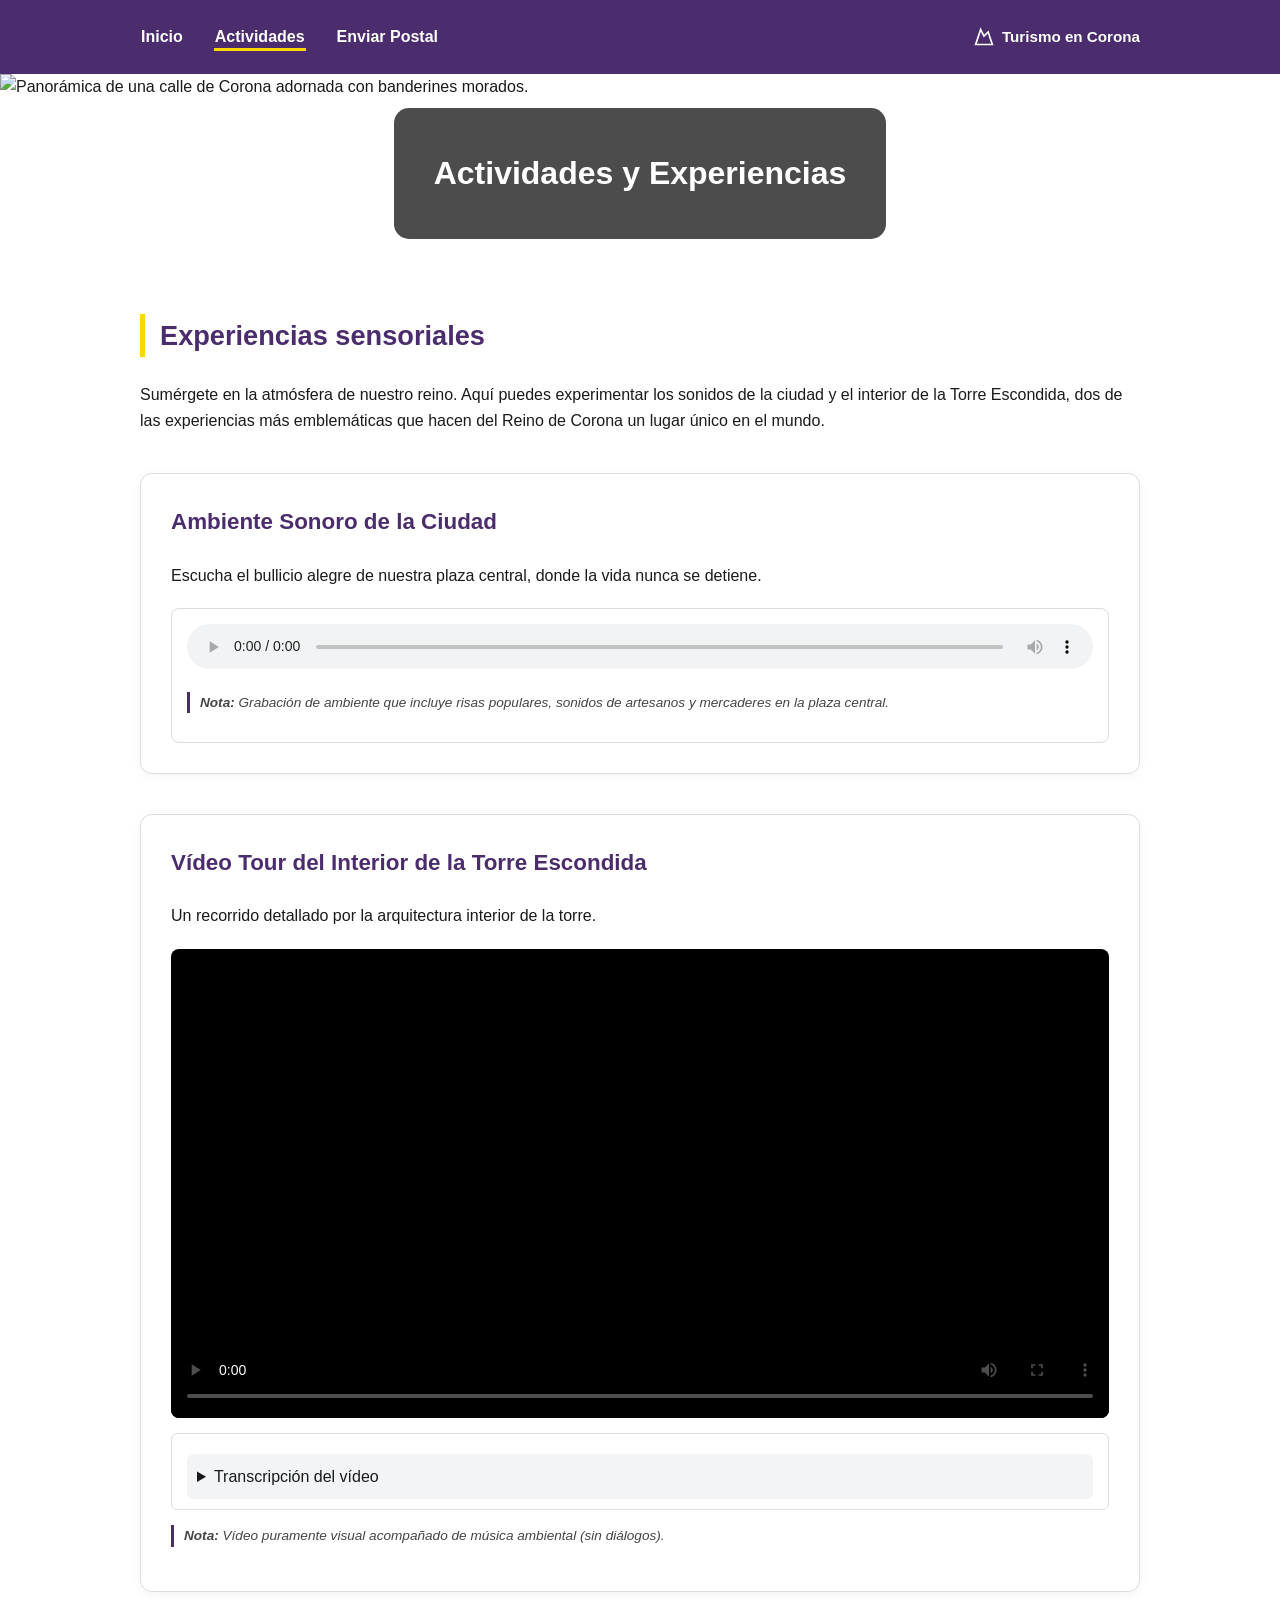
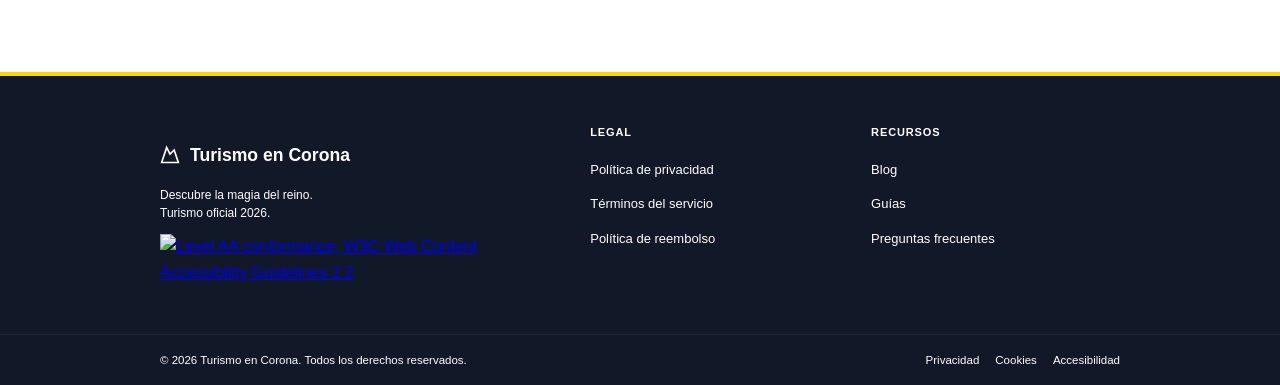
==== actividades.html @ 6c82685d "Archivos 1" ====
<!DOCTYPE html>
<html lang="es">

<head>
    <meta charset="UTF-8">
    <meta name="viewport" content="width=device-width, initial-scale=1.0">
    <meta name="description" content="Explora los sonidos del Reino de Corona y el interior de la Torre Escondida.">
    <title>Turismo en Corona - Actividades</title>
    <link rel="icon" type="image/x-icon" href="./images/icono.svg">
    <link rel="stylesheet" href="style.css">
</head>

<body>

    <a class="saltar-contenido" href="#contenido-principal">Saltar al contenido principal</a>

    <header class="encabezado-sitio">
        <nav aria-label="Menú principal" class="nav-principal">
            <ul class="nav-lista">
                <li><a href="index.html">Inicio</a></li>
                <li><a href="actividades.html" aria-current="page">Actividades</a></li>
                <li><a href="postales.html">Enviar Postal</a></li>
            </ul>
            <div class="nav-marca" aria-hidden="true">
                <svg xmlns="http://www.w3.org/2000/svg" width="20" height="20" viewBox="0 0 24 24" fill="none"
                    stroke="currentColor" stroke-width="2" focusable="false">
                    <path d="m8 3 4 8 5-5 5 15H2L8 3z" />
                </svg>
                <span>Turismo en Corona</span>
            </div>
        </nav>
    </header>

    <section class="seccion-portada portada-secundaria" aria-label="Portada de actividades">
        <div class="portada-superposicion">
            <h1 class="portada-titulo">Actividades y Experiencias</h1>
        </div>
        <img src="images/actividades.png" alt="Panorámica de una calle de Corona adornada con banderines morados."
            class="portada-imagen">
    </section>

    <main id="contenido-principal" class="contenedor-global">

        <section class="seccion-introduccion-actividades">
            <h2 class="titulo-seccion">Experiencias sensoriales</h2>
            <p>Sumérgete en la atmósfera de nuestro reino. Aquí puedes experimentar los sonidos de la ciudad y el
                interior de la Torre Escondida, dos de las experiencias más emblemáticas que hacen del Reino
                de Corona un lugar único en el mundo.</p>
        </section>

        <div class="cuadricula-multimedia">

            <section class="tarjeta-multimedia" aria-labelledby="musica-titulo">
                <div class="tarjeta-cuerpo">
                    <h3 id="musica-titulo">Ambiente Sonoro de la Ciudad</h3>
                    <p>Escucha el bullicio alegre de nuestra plaza central, donde la vida nunca se detiene.</p>
                    <div class="control-multimedia">
                        <audio controls aria-describedby="desc-audio">
                            <source src="audio/audio_sonidoAmbiente.mp3" type="audio/mpeg">
                            Tu navegador no soporta el elemento de audio. Puedes <a
                                href="audio/audio_sonidoAmbiente.mp3">descargar el archivo de audio</a>.
                        </audio>
                        <p id="desc-audio" class="texto-apoyo"><strong>Nota:</strong> Grabación de
                            ambiente que incluye risas populares, sonidos de artesanos y mercaderes en la plaza central.
                        </p>
                    </div>
                </div>
            </section>

            <section class="tarjeta-multimedia" aria-labelledby="video-titulo">
                <div class="tarjeta-cuerpo">
                    <h3 id="video-titulo">Vídeo Tour del Interior de la Torre Escondida</h3>
                    <p>Un recorrido detallado por la arquitectura interior de la torre.</p>
                    <div class="envoltorio-video">
                        <video controls poster="images/Torre.png" aria-describedby="desc-video">
                            <source src="video/video_tourLaTorre.mp4" type="video/mp4">
                            <track kind="captions" src="subs/es.vtt" srclang="es" label="Español" default>
                            Tu navegador no soporta el elemento de vídeo. Puedes <a
                                href="video/video_tourLaTorre.mp4">descargar el vídeo</a>.
                        </video>
                    </div>
                    <details class="transcripcion">
                        <summary>Transcripción del vídeo</summary>
                        <div class="transcripcion-contenido">
                            <p>El vídeo muestra el interior de la Torre Escondida. Las paredes, cubiertas de
                                delicadas pinturas hechas a mano, representan escenas del bosque, animales y
                                paisajes. La arquitectura combina piedra tallada con elegantes arcos de madera,
                                creando un contraste cálido y rústico. La luz natural se filtra suavemente,
                                iluminando rincones decorados con flores, libros y pequeños objetos que reflejan la
                                creatividad y el paso del tiempo. Todo el ambiente transmite una sensación de calma,
                                aislamiento y magia, como si fuera un refugio secreto suspendido entre la realidad y
                                el cuento.</p>
                        </div>
                    </details>
                    <p id="desc-video" class="texto-apoyo"><em><strong>Nota:</strong> Vídeo puramente visual acompañado
                            de música ambiental (sin diálogos).</em></p>
                </div>
            </section>

        </div>

    </main>

    <footer class="pie-sitio" aria-label="Pie de página">
        <div class="pie-interior">
            <div class="columna-info">
                <p class="pie-marca">
                    <svg xmlns="http://www.w3.org/2000/svg" width="20" height="20" viewBox="0 0 24 24" fill="none"
                        stroke="currentColor" stroke-width="2" aria-hidden="true" focusable="false">
                        <path d="m8 3 4 8 5-5 5 15H2L8 3z" />
                    </svg>
                    Turismo en Corona
                </p>
                <p class="pie-copyright">Descubre la magia del reino.<br>Turismo oficial 2026.</p>
                <a href="https://www.w3.org/WAI/WCAG2AA-Conformance" title="Explanation of WCAG 2 Level AA conformance">
                    <img height="31" width="88" src="https://www.w3.org/WAI/WCAG22/wcag2.2AA" alt="Level AA conformance,
            W3C Web Content Accessibility Guidelines 2.2">
                </a>
            </div>
            <nav aria-label="Información legal">
                <p class="pie-titulo-columna">Legal</p>
                <ul class="pie-enlaces">
                    <li><a href="#">Política de privacidad</a></li>
                    <li><a href="#">Términos del servicio</a></li>
                    <li><a href="#">Política de reembolso</a></li>
                </ul>
            </nav>
            <nav aria-label="Recursos del sitio">
                <p class="pie-titulo-columna">Recursos</p>
                <ul class="pie-enlaces">
                    <li><a href="#">Blog</a></li>
                    <li><a href="#">Guías</a></li>
                    <li><a href="#">Preguntas frecuentes</a></li>
                </ul>
            </nav>
        </div>
        <hr class="pie-separador" aria-hidden="true">
        <div class="pie-inferior">
            <p class="pie-inferior-texto">© 2026 Turismo en Corona. Todos los derechos reservados.</p>
            <div class="pie-inferior-enlaces">
                <a href="#">Privacidad</a>
                <a href="#">Cookies</a>
                <a href="#">Accesibilidad</a>
            </div>
        </div>
    </footer>

</body>

</html>
---- style.css ----
/* ============================================
   VARIABLES GLOBALES
   ============================================ */
:root {
    --color-primario: #4b2c6d;
    --color-secundario: #ffd700;
    --color-texto: #1a1a1a;
    --color-fondo: #ffffff;
    --fuente-principal: Verdana, Arial, sans-serif;
}

/* ============================================
   BASE
   ============================================ */
body {
    font-family: var(--fuente-principal);
    line-height: 1.6;
    color: var(--color-texto);
    background-color: var(--color-fondo);
    margin: 0;
    padding: 0;
}

/* ============================================
   ENLACE PARA SALTAR AL CONTENIDO
   ============================================ */
.saltar-contenido {
    position: absolute;
    top: -100%;
    left: 0;
    background: var(--color-primario);
    color: white;
    padding: 10px 20px;
    font-weight: bold;
    text-decoration: none;
    z-index: 9999;
    border-radius: 0 0 6px 0;
    transition: top 0.2s;
}

.saltar-contenido:focus {
    top: 0;
    outline: 3px solid var(--color-secundario);
    outline-offset: 2px;
}

/* ============================================
   CONTENEDOR GLOBAL
   ============================================ */
.contenedor-global {
    max-width: 1000px;
    margin: 0 auto;
    padding: 0 30px;
}

p,
li,
h2,
h3 {
    text-align: left;
}

h3 {
    color: var(--color-primario);
}

.titulo-seccion {
    border-left: 5px solid var(--color-secundario);
    padding-left: 15px;
    margin: 40px 0 25px 0;
    color: var(--color-primario);
    font-size: 1.7rem;
}

/* ============================================
   ENCABEZADO Y NAVEGACIÓN
   ============================================ */
.encabezado-sitio {
    background-color: var(--color-primario);
    padding: 1.5rem 2rem;
}

.nav-principal {
    display: flex;
    align-items: center;
    justify-content: space-between;
    max-width: 1000px;
    margin: 0 auto;
}

.nav-lista {
    list-style: none;
    margin: 0;
    padding: 0;
    display: flex;
    gap: 30px;
}

.nav-lista a {
    color: white;
    text-decoration: none;
    font-weight: bold;
    padding: 3px 1px;
    border-bottom: 3px solid transparent;
    transition: border-color 0.3s ease;
}

[aria-current="page"] {
    border-bottom: 3px solid var(--color-secundario) !important;
}

.nav-lista a:hover,
.nav-lista a:focus {
    border-bottom: 3px solid var(--color-secundario);
    outline: none;
}

.nav-lista a:focus-visible {
    outline: 3px solid var(--color-secundario);
    outline-offset: 3px;
    border-radius: 2px;
}

.nav-marca {
    display: flex;
    align-items: center;
    gap: 8px;
    color: white;
    font-weight: bold;
    font-size: 0.95rem;
}

/* ============================================
   PORTADA (IMAGEN CON TÍTULO ENCIMA)
   ============================================ */
.seccion-portada {
    position: relative;
    width: 100%;
    height: 500px;
    overflow: hidden;
    display: flex;
    align-items: center;
    justify-content: center;
}

.portada-imagen {
    width: 100%;
    height: 100%;
    object-fit: cover;
    position: absolute;
    top: 0;
    left: 0;
    z-index: 1;
}

.portada-superposicion {
    position: relative;
    z-index: 2;
    text-align: center;
    color: white;
    background: rgba(0, 0, 0, 0.7);
    padding: 40px;
    border-radius: 15px;
    max-width: 80%;
}

.portada-titulo {
    font-family: var(--fuente-principal);
    font-size: 3rem;
    margin: 0;
}

.seccion-portada.portada-secundaria {
    height: 200px;
}

.portada-secundaria .portada-titulo {
    font-size: 2rem;
}

/* ============================================
   FRANJA DE IMAGEN
   ============================================ */
.franja-imagen {
    width: 100%;
    height: 150px;
    overflow: hidden;
    display: block;
}

.imagen-recortada {
    width: 100%;
    height: 100%;
    object-fit: cover;
    object-position: center 30%;
}

/* ============================================
   CUADRÍCULA DE DESTINOS Y TARJETAS
   ============================================ */
.cuadricula-destinos {
    display: grid;
    grid-template-columns: repeat(auto-fit, minmax(280px, 1fr));
    gap: 30px;
}

.tarjeta {
    background: #fff;
    border: 5px solid #d7d7d7;
    border-radius: 12px;
    overflow: hidden;
    box-shadow: 0 4px 15px rgba(0, 0, 0, 0.08);
}

.tarjeta-imagen-contenedor {
    height: 180px;
}

.tarjeta img {
    width: 100%;
    height: 100%;
    object-fit: cover;
}

.tarjeta-cuerpo {
    padding: 20px;
}

/* ============================================
   SECCIONES DE TEXTO
   ============================================ */
.seccion-introduccion,
.seccion-introduccion-actividades,
.seccion-introduccion-formulario {
    margin-bottom: 40px;
}

/* ============================================
   FORMULARIO DE POSTALES
   ============================================ */
.formulario-postal {
    margin: 40px 0;
}

fieldset {
    border: 3px solid #ddd;
    border-radius: 12px;
    padding: 25px;
    margin-bottom: 40px;
}

.titulo-fieldset {
    font-weight: bold;
    color: var(--color-primario);
    font-size: 1.2rem;
    padding: 0 10px;
    margin-bottom: 20px;
}

.cuadricula-postales {
    display: grid;
    grid-template-columns: 1fr 1fr;
    gap: 20px;
}

.opcion-postal {
    position: relative;
}

.opcion-postal input[type="radio"] {
    position: absolute;
    opacity: 0;
    width: 0;
    height: 0;
}

.opcion-postal label {
    display: flex;
    flex-direction: column;
    cursor: pointer;
    border: 3px solid #d7d7d7;
    border-radius: 10px;
    overflow: hidden;
    transition: all 0.2s ease;
    background: #f9f9f9;
}

.opcion-postal img {
    width: 100%;
    aspect-ratio: 16 / 9;
    object-fit: cover;
}

.opcion-postal span {
    padding: 10px;
    text-align: center;
    font-weight: bold;
    font-size: 0.9rem;
}

.opcion-postal input[type="radio"]:checked+label {
    border-color: var(--color-secundario);
    background-color: #fffdec;
}

.opcion-postal input[type="radio"]:focus-visible+label {
    outline: 3px solid var(--color-primario);
    outline-offset: 2px;
}

/* ============================================
   CAMPOS DE TEXTO
   ============================================ */
.campo {
    display: flex;
    flex-direction: column;
    margin-bottom: 20px;
}

.campo label {
    font-weight: bold;
    margin-bottom: 8px;
}

.campo input,
.campo textarea {
    padding: 12px;
    border: 2px solid #ccc;
    border-radius: 6px;
    font-family: var(--fuente-principal);
    font-size: 1rem;
}

.campo input:focus,
.campo textarea:focus {
    border-color: var(--color-primario);
    outline: 3px solid var(--color-primario);
    outline-offset: 0;
    box-shadow: 0 0 5px rgba(75, 44, 109, 0.3);
}

.mensaje-error {
    display: block;
    color: #b91c1c;
    font-weight: bold;
    font-size: 0.85rem;
    margin-top: 5px;
    min-height: 1.2em;
}

.campo input[aria-invalid="true"],
.campo textarea[aria-invalid="true"] {
    border: 2px solid #b91c1c !important;
    background-color: #fffafa;
}

/* ============================================
   BOTÓN DE ENVÍO
   ============================================ */
.contenedor-boton {
    text-align: center;
}

.boton-enviar {
    background-color: var(--color-primario);
    color: white;
    padding: 15px 40px;
    border: none;
    border-radius: 30px;
    font-size: 1.1rem;
    font-weight: bold;
    cursor: pointer;
}

.boton-enviar:hover {
    background-color: #351f4d;
    box-shadow: 0 4px 15px rgba(0, 0, 0, 0.2);
}

.boton-enviar:focus-visible {
    outline: 3px solid var(--color-secundario);
    outline-offset: 4px;
    background-color: #351f4d;
}

/* ============================================
   ACTIVIDADES MULTIMEDIA
   ============================================ */
.cuadricula-multimedia {
    display: flex;
    flex-direction: column;
    gap: 40px;
    margin-bottom: 60px;
}

.tarjeta-multimedia {
    background: #ffffff;
    border: 1px solid #ddd;
    border-radius: 12px;
    box-shadow: 0 2px 10px rgba(0, 0, 0, 0.05);
}

.tarjeta-multimedia .tarjeta-cuerpo {
    padding: 30px;
}

.tarjeta-multimedia h3 {
    margin-top: 0;
    color: var(--color-primario);
    font-size: 1.4rem;
}

.control-multimedia {
    margin-top: 20px;
    background: #fff;
    padding: 15px;
    border-radius: 8px;
    border: 1px solid #ddd;
}

.envoltorio-video {
    margin-top: 20px;
    background: #000;
    border-radius: 8px;
    overflow: hidden;
    line-height: 0;
}

.envoltorio-video video {
    width: 100%;
    height: auto;
    display: block;
    box-shadow: 0 4px 10px rgba(0, 0, 0, 0.3);
}

.texto-apoyo {
    display: block;
    margin-top: 15px;
    font-size: 0.85rem;
    color: #444;
    font-style: italic;
    border-left: 3px solid var(--color-primario);
    padding-left: 10px;
}

.transcripcion {
    margin-top: 15px;
    border: 1px solid #ddd;
    border-radius: 6px;
    padding: 10px 15px;
    line-height: 1.6;
}

.transcripcion summary {
    padding: 10px;
    background: #f3f4f6;
    border-radius: 6px;
    margin-top: 10px;
}

.transcripcion-contenido {
    margin-top: 10px;
    font-size: 0.9rem;
    color: #333;
}

audio {
    width: 100%;
    height: 45px;
}

/* ============================================
   PIE DE PÁGINA
   ============================================ */
.pie-sitio {
    background: #111827;
    color: white;
    font-family: var(--fuente-principal);
    padding: 3rem 0 0 0;
    margin-top: 80px;
    border-top: 4px solid var(--color-secundario);
}

.pie-interior {
    max-width: 960px;
    margin: 0 auto;
    display: grid;
    grid-template-columns: 1.6fr 1fr 1fr;
    gap: 2rem;
    padding: 0 2rem 3rem 2rem;
    align-items: start;
}

.pie-marca {
    display: flex;
    align-items: center;
    gap: 10px;
    font-weight: bold;
    font-size: 1.1rem;
    color: white;
    margin-bottom: 1rem;
}

.pie-copyright {
    font-size: 12px;
    color: white;
    margin: 0.4rem 0 0.8rem 0;
    line-height: 1.5;
}

.pie-titulo-columna {
    font-size: 11px;
    font-weight: bold;
    text-transform: uppercase;
    letter-spacing: 0.08em;
    color: white;
    margin: 0 0 0.9rem 0;
}

.pie-enlaces {
    list-style: none;
    margin: 0;
    padding: 0;
    display: flex;
    flex-direction: column;
    gap: 0.55rem;
}

.pie-enlaces li {
    margin: 0;
    padding: 0;
}

.pie-enlaces a {
    color: white;
    text-decoration: none;
    font-size: 13px;
    transition: color 0.18s ease;
}

.pie-enlaces a:hover,
.pie-enlaces a:focus {
    color: var(--color-secundario);
    text-decoration: underline;
    outline: none;
}

.pie-enlaces a:focus-visible {
    outline: 2px solid var(--color-secundario);
    outline-offset: 2px;
    border-radius: 2px;
}

.pie-separador {
    border: none;
    border-top: 1px solid #1f2937;
    margin: 0;
}

.pie-inferior {
    max-width: 960px;
    margin: 0 auto;
    padding: 1rem 2rem;
    display: flex;
    align-items: center;
    justify-content: space-between;
    flex-wrap: wrap;
    gap: 0.5rem;
}

.pie-inferior-texto {
    font-size: 11.5px;
    color: white;
    margin: 0;
}

.pie-inferior-enlaces {
    display: flex;
    gap: 1rem;
}

.pie-inferior-enlaces a {
    font-size: 11.5px;
    color: white;
    text-decoration: none;
    transition: color 0.18s;
}

.pie-inferior-enlaces a:hover {
    color: var(--color-secundario);
    text-decoration: underline;
}

.pie-inferior-enlaces a:focus-visible {
    outline: 1px solid var(--color-secundario);
    outline-offset: 2px;
    border-radius: 1px;
}

/* ============================================
   RESPONSIVE
   ============================================ */
@media (max-width: 600px) {
    .cuadricula-postales {
        grid-template-columns: 1fr;
    }

    .pie-interior {
        grid-template-columns: 1fr;
    }

    .pie-inferior {
        flex-direction: column;
        align-items: flex-start;
    }

    .nav-principal {
        flex-direction: column;
        gap: 1rem;
        align-items: flex-start;
    }

    .portada-titulo {
        font-size: 2rem;
    }
}
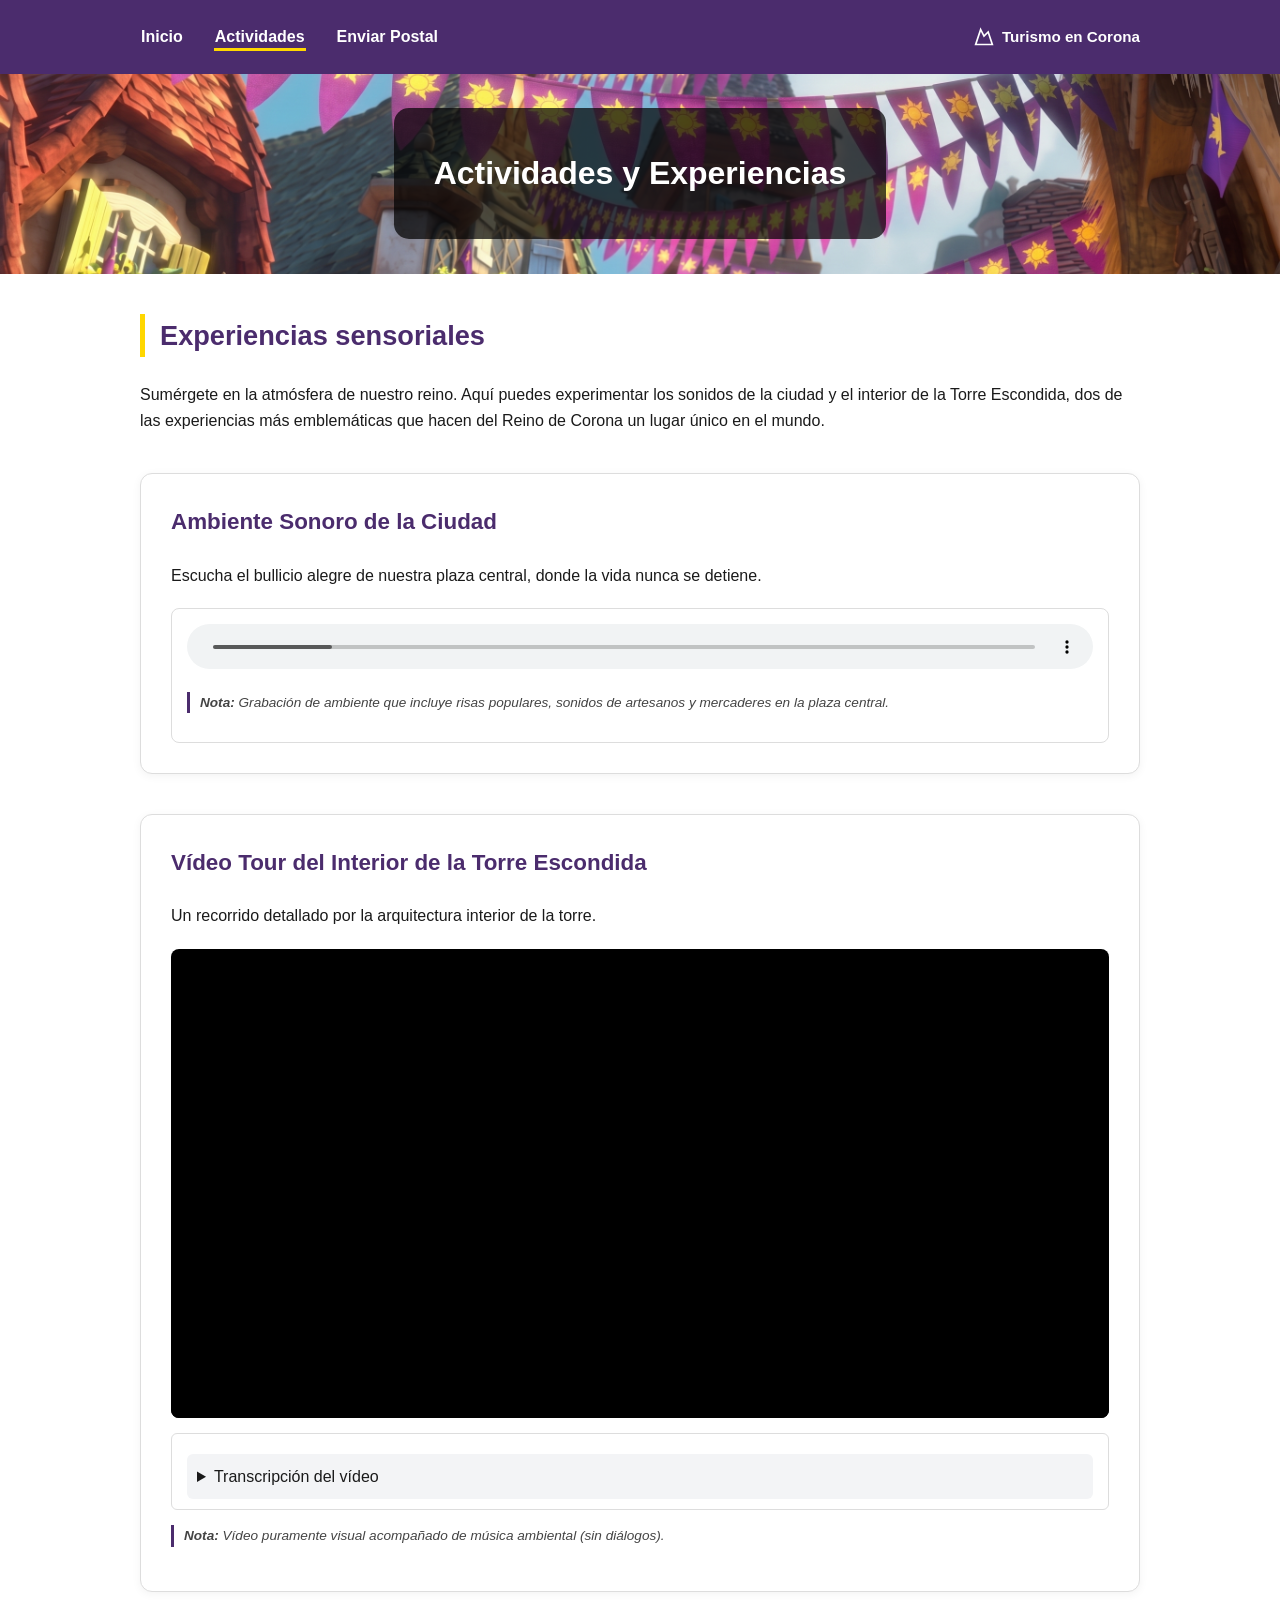
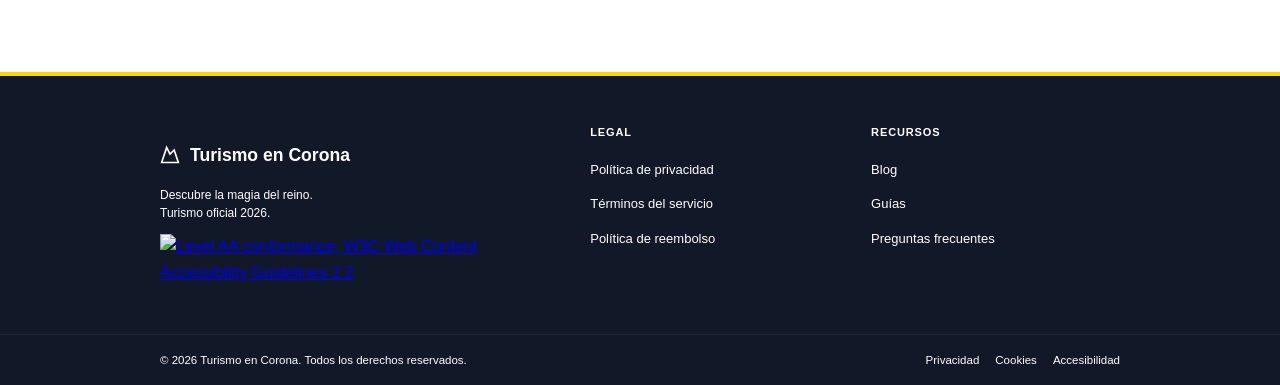
==== commit f1ae51eb: "Correcciones" ====
--- a/actividades.html
+++ b/actividades.html
@@ -82,14 +82,13 @@
                     <details class="transcripcion">
                         <summary>Transcripción del vídeo</summary>
                         <div class="transcripcion-contenido">
-                            <p>El vídeo muestra el interior de la Torre Escondida. Las paredes, cubiertas de
-                                delicadas pinturas hechas a mano, representan escenas del bosque, animales y
-                                paisajes. La arquitectura combina piedra tallada con elegantes arcos de madera,
-                                creando un contraste cálido y rústico. La luz natural se filtra suavemente,
-                                iluminando rincones decorados con flores, libros y pequeños objetos que reflejan la
-                                creatividad y el paso del tiempo. Todo el ambiente transmite una sensación de calma,
-                                aislamiento y magia, como si fuera un refugio secreto suspendido entre la realidad y
-                                el cuento.</p>
+                            <p>El vídeo muestra el interior de la Torre Escondida. Las paredes, cubiertas de delicadas
+                                pinturas hechas a mano, de la vida de la princesa Rapunzel y sus sueños. La arquitectura
+                                combina piedra tallada con elegantes arcos de madera, creando un contraste cálido y
+                                rústico. La luz natural se filtra suavemente, iluminando rincones decorados con flores,
+                                libros y pequeños objetos que reflejan la creatividad y el paso del tiempo. Todo el
+                                ambiente transmite una sensación de calma, aislamiento y magia, como si fuera un refugio
+                                secreto suspendido entre la realidad y el cuento.</p>
                         </div>
                     </details>
                     <p id="desc-video" class="texto-apoyo"><em><strong>Nota:</strong> Vídeo puramente visual acompañado
